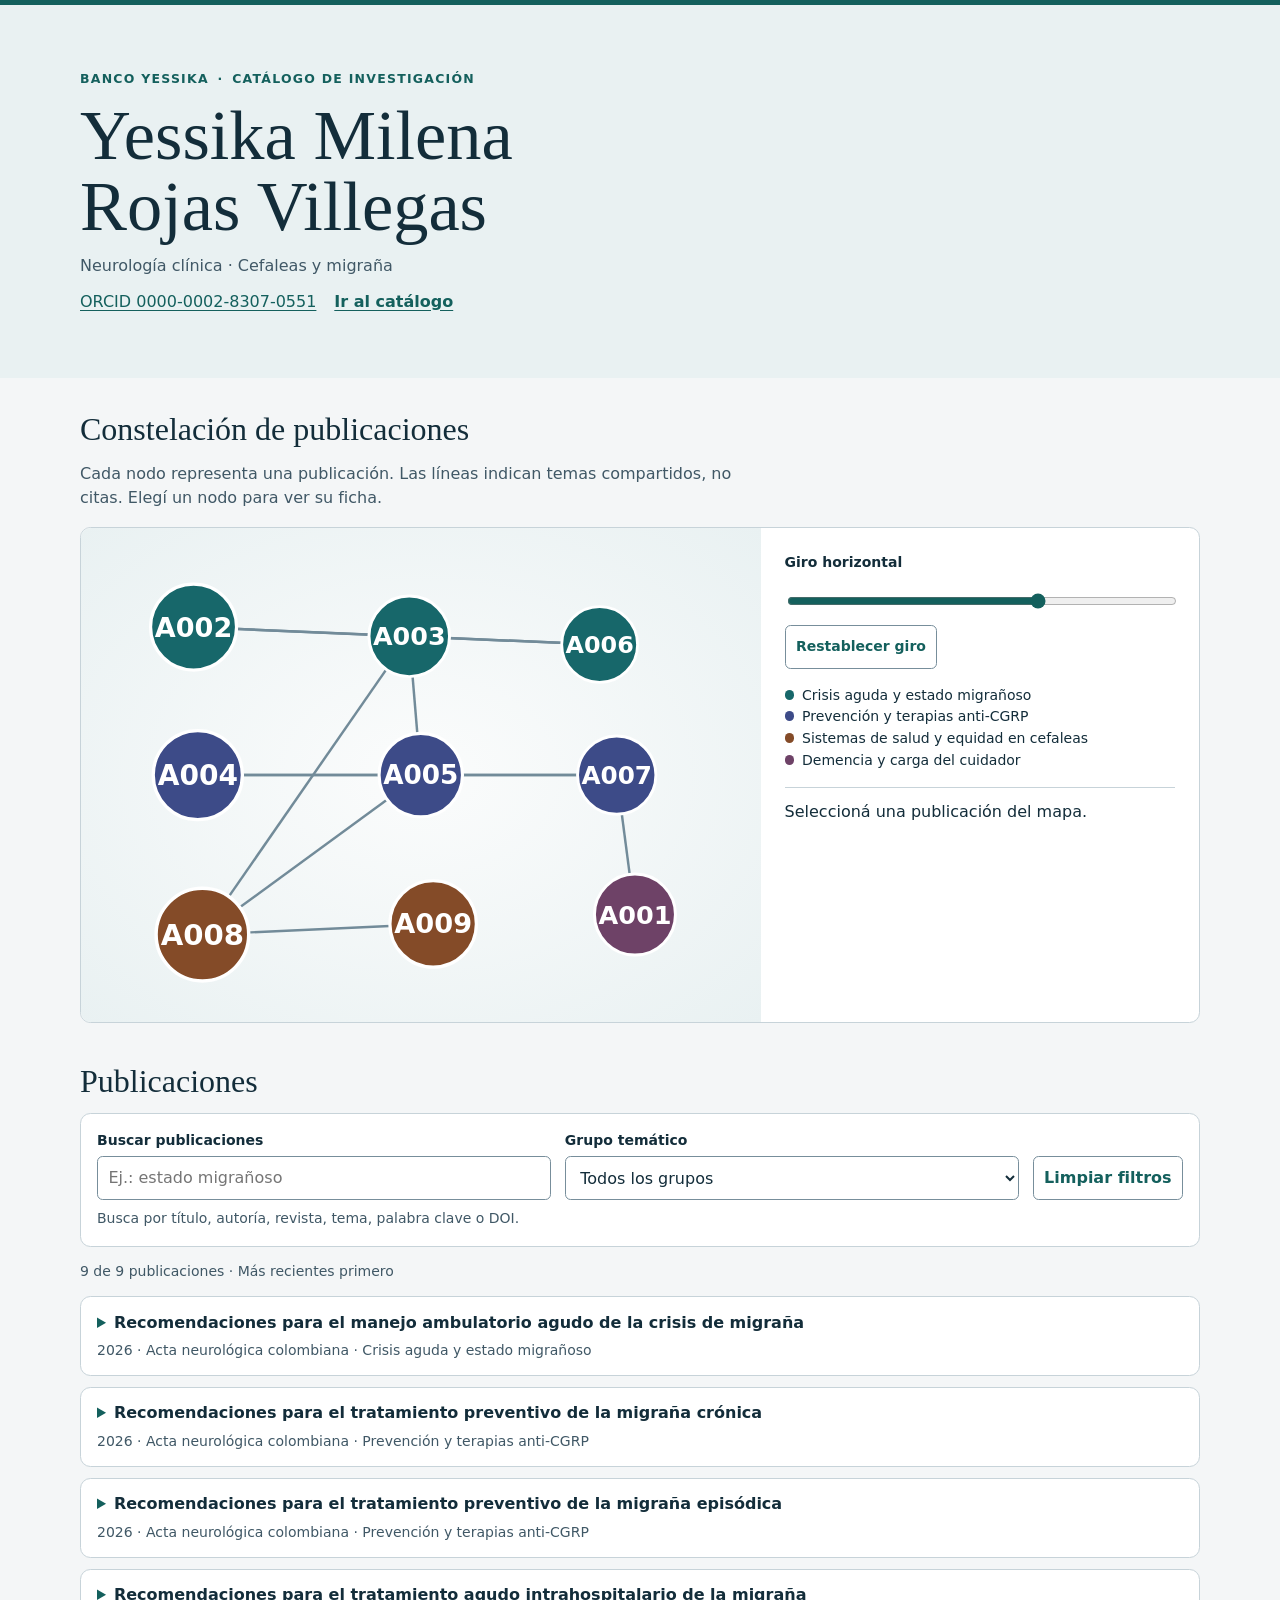
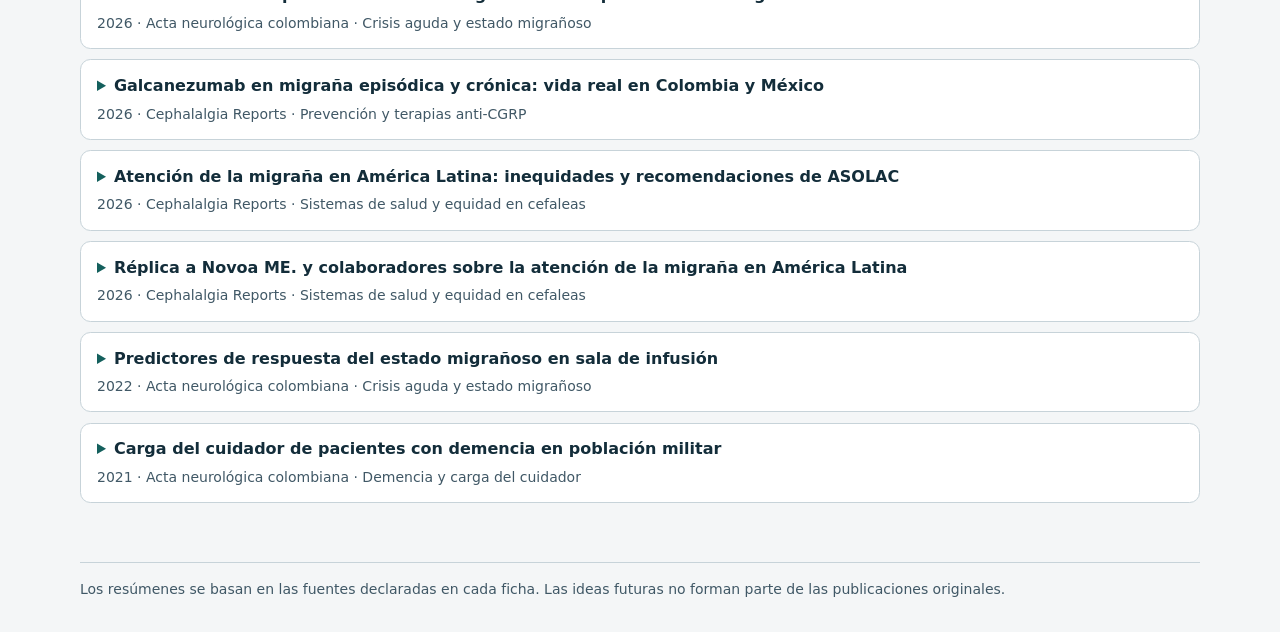
==== docs/index.html @ 5761f9eb "Publish verified Banco Yessika catalog and constellation" ====
<!doctype html>
<html lang="es">
<head>
  <meta charset="utf-8">
  <meta name="viewport" content="width=device-width, initial-scale=1">
  <title>Banco Yessika | Publicaciones</title>
  <meta name="description" content="Catálogo de publicaciones de Yessika Milena Rojas Villegas sobre neurología, cefaleas y migraña.">
  <link rel="stylesheet" href="estilos.css">
  <script src="constelacion.js" defer></script>
  <script src="tablero.js" defer></script>
</head>
<body>
  <header class="cabecera">
    <div class="contenedor">
      <p class="marca">Banco Yessika <span>·</span> Catálogo de investigación</p>
      <h1>Yessika Milena<br>Rojas Villegas</h1>
      <p class="subtitulo">Neurología clínica · Cefaleas y migraña</p>
      <a href="https://orcid.org/0000-0002-8307-0551">ORCID 0000-0002-8307-0551</a>
      <a class="ir-catalogo" href="#titulo-catalogo">Ir al catálogo</a>
    </div>
  </header>
  <main class="contenedor" id="catalogo">
    <section id="constelacion" aria-labelledby="titulo-red" hidden>
      <div class="presentacion-red">
        <h2 id="titulo-red">Constelación de publicaciones</h2>
        <p id="descripcion-red">Cada nodo representa una publicación. Las líneas indican temas compartidos, no citas. Elegí un nodo para ver su ficha.</p>
      </div>
      <div class="panel-red">
        <svg id="mapa-red" viewBox="0 0 440 320" aria-label="Mapa de publicaciones" aria-describedby="descripcion-red"></svg>
        <div class="lateral-red">
          <div class="giro-red">
            <label for="giro">Giro horizontal</label>
            <input id="giro" type="range" min="-60" max="60" value="18">
            <button id="reiniciar-giro" type="button">Restablecer giro</button>
          </div>
          <ul id="leyenda-red" aria-label="Grupos temáticos"></ul>
          <div id="lectura-red" aria-live="polite"><p>Seleccioná una publicación del mapa.</p></div>
        </div>
      </div>
    </section>
    <h2 id="titulo-catalogo">Publicaciones</h2>
    <div class="filtros" id="filtros" hidden>
      <div class="campo">
        <label for="buscar">Buscar publicaciones</label>
        <input id="buscar" type="search" aria-describedby="alcance" placeholder="Ej.: estado migrañoso">
      </div>
      <div class="campo">
        <label for="grupo">Grupo temático</label>
        <select id="grupo"><option value="">Todos los grupos</option></select>
      </div>
      <button id="limpiar" type="button">Limpiar filtros</button>
      <p id="alcance">Busca por título, autoría, revista, tema, palabra clave o DOI.</p>
    </div>
    <noscript><p>Activa JavaScript para consultar el catálogo interactivo.</p></noscript>
    <p class="estado" id="estado" role="status"></p>
    <p id="vacio" hidden>No hay publicaciones con esos criterios. Prueba con otro término o limpia los filtros.</p>
    <ul id="publicaciones" aria-label="Resultados de publicaciones"></ul>
  </main>
  <footer class="contenedor pie">Los resúmenes se basan en las fuentes declaradas en cada ficha. Las ideas futuras no forman parte de las publicaciones originales.</footer>
</body>
</html>
---- docs/estilos.css ----
:root {
  color-scheme: light;
  --fondo: #f4f6f7;
  --papel: #fff;
  --texto: #132d3a;
  --muted: #405866;
  --acento: #14605d;
  --borde: #c7d3d9;
  font: 1rem/1.55 system-ui, sans-serif;
  color: var(--texto);
  background: var(--fondo);
}

* { box-sizing: border-box; }
[hidden] { display: none !important; }
body, h1, h2, h3, h4, p { margin: 0; }
a { color: var(--acento); text-underline-offset: .19em; }
:focus-visible { outline: 3px solid #a4470c; outline-offset: 3px; }
.contenedor { width: min(70rem, calc(100% - clamp(2rem, 7vw, 8rem))); margin-inline: auto; }
.cabecera { background: #e9f1f2; border-block-start: .35rem solid var(--acento); padding-block: clamp(2rem, 5vw, 4rem); }
.marca { color: var(--acento); font-size: .78rem; letter-spacing: .1em; text-transform: uppercase; font-weight: 750; }
.marca span { margin-inline: .25em; }
h1 { font: 500 clamp(2.4rem, 5.5vw, 4.7rem)/1.02 Georgia, serif; margin-block: .7rem; }
.subtitulo { color: var(--muted); margin-block-end: .65rem; }
.ir-catalogo { display: inline-block; margin-inline-start: .8rem; font-weight: 650; }
main { padding-block: 2rem 3rem; }
h2 { font: 500 2rem/1.2 Georgia, serif; margin-block-end: .8rem; }
.filtros {
  display: grid;
  grid-template-columns: minmax(0, 1fr) minmax(0, 1fr) auto;
  align-items: end;
  gap: .5rem .85rem;
  padding: 1rem;
  background: var(--papel);
  border: 1px solid var(--borde);
  border-radius: .65rem;
}
label { display: block; font-size: .875rem; font-weight: 650; margin-block-end: .3rem; }
input, select, button {
  font: inherit;
  color: inherit;
  background: var(--papel);
  border: 1px solid #778e9b;
  border-radius: .35rem;
  min-height: 2.75rem;
  padding: .45rem .65rem;
}
input, select { width: 100%; }
button { color: var(--acento); cursor: pointer; font-weight: 650; }
button:hover { background: #e9f1f2; }
#alcance { grid-column: 1 / -1; }
#alcance, .estado, .meta, .pie, .origen { color: var(--muted); font-size: .875rem; }
.estado { margin-block: .85rem; }
#publicaciones { list-style: none; padding: 0; margin: 0; }
#publicaciones li { margin-block: .65rem; }
details { background: var(--papel); border: 1px solid var(--borde); border-radius: .65rem; }
summary { padding: .85rem 1rem; cursor: pointer; border-radius: .65rem; overflow-wrap: anywhere; }
summary::marker { color: var(--acento); }
.titulo { font-weight: 720; }
.meta { display: block; margin-block-start: .3rem; }
.ficha { padding: 1rem; border-block-start: 1px solid var(--borde); overflow-wrap: anywhere; }
.ficha h4 { margin-block: .9rem .2rem; }
.ficha .origen { margin-block-end: .7rem; }
.enlaces { display: flex; flex-wrap: wrap; gap: .5rem 1rem; margin-block-start: .9rem; }
.pie { border-block-start: 1px solid var(--borde); padding-block: 1rem 2rem; }
@media (max-width: 46rem) {
  .ir-catalogo { display: block; width: fit-content; margin: .5rem 0 0; }
  .filtros { grid-template-columns: minmax(0, 1fr); }
  button { justify-self: start; }
}

#constelacion { margin-block-end: 2.4rem; }
.presentacion-red p { max-width: 65ch; color: var(--muted); margin-block-end: 1rem; }
.panel-red {
  display: grid;
  grid-template-columns: minmax(0, 1.55fr) minmax(0, 1fr);
  background: var(--papel);
  border: 1px solid var(--borde);
  border-radius: .65rem;
}
#mapa-red {
  display: block;
  align-self: center;
  width: 100%;
  height: auto;
  min-width: 0;
  background: radial-gradient(ellipse at center, #fbfcfc, #e9f1f2);
  border-radius: .6rem 0 0 .6rem;
}
.lateral-red { padding: clamp(.85rem, 2vw, 1.5rem); min-width: 0; }
.giro-red input { display: block; accent-color: var(--acento); padding-inline: 0; }
.giro-red button { font-size: .875rem; }
#leyenda-red { list-style: none; margin: 1rem 0; padding: 0; font-size: .875rem; }
#leyenda-red li { display: flex; align-items: baseline; gap: .55em; }
#leyenda-red li::before { content: ''; width: .7em; height: .7em; border-radius: 50%; flex: none; background: var(--grupo); }
#lectura-red { border-top: 1px solid var(--borde); padding-top: .7rem; overflow-wrap: anywhere; }
#lectura-red a { display: inline-block; margin-block-start: .4rem; }
.grupo-0 { --grupo: #17676a; }
.grupo-1 { --grupo: #3d4b88; }
.grupo-2 { --grupo: #844b28; }
.grupo-3 { --grupo: #6e4267; }
.enlace-red { stroke: #728b99; stroke-width: 1.6; }
[data-nodo] circle { fill: var(--grupo); stroke: #fff; stroke-width: 2; }
[data-nodo] text { fill: #fff; font: 700 17px system-ui, sans-serif; pointer-events: none; }
[data-nodo]:focus-visible { outline: none; }
[data-nodo]:focus-visible circle, [data-nodo][aria-current] circle { stroke: #111d2c; stroke-width: 4; }
[data-nodo]:hover circle { stroke: #111d2c; }
@media (max-width: 46rem) {
  .panel-red { grid-template-columns: minmax(0, 1fr); }
  #mapa-red { border-radius: .6rem .6rem 0 0; }
}
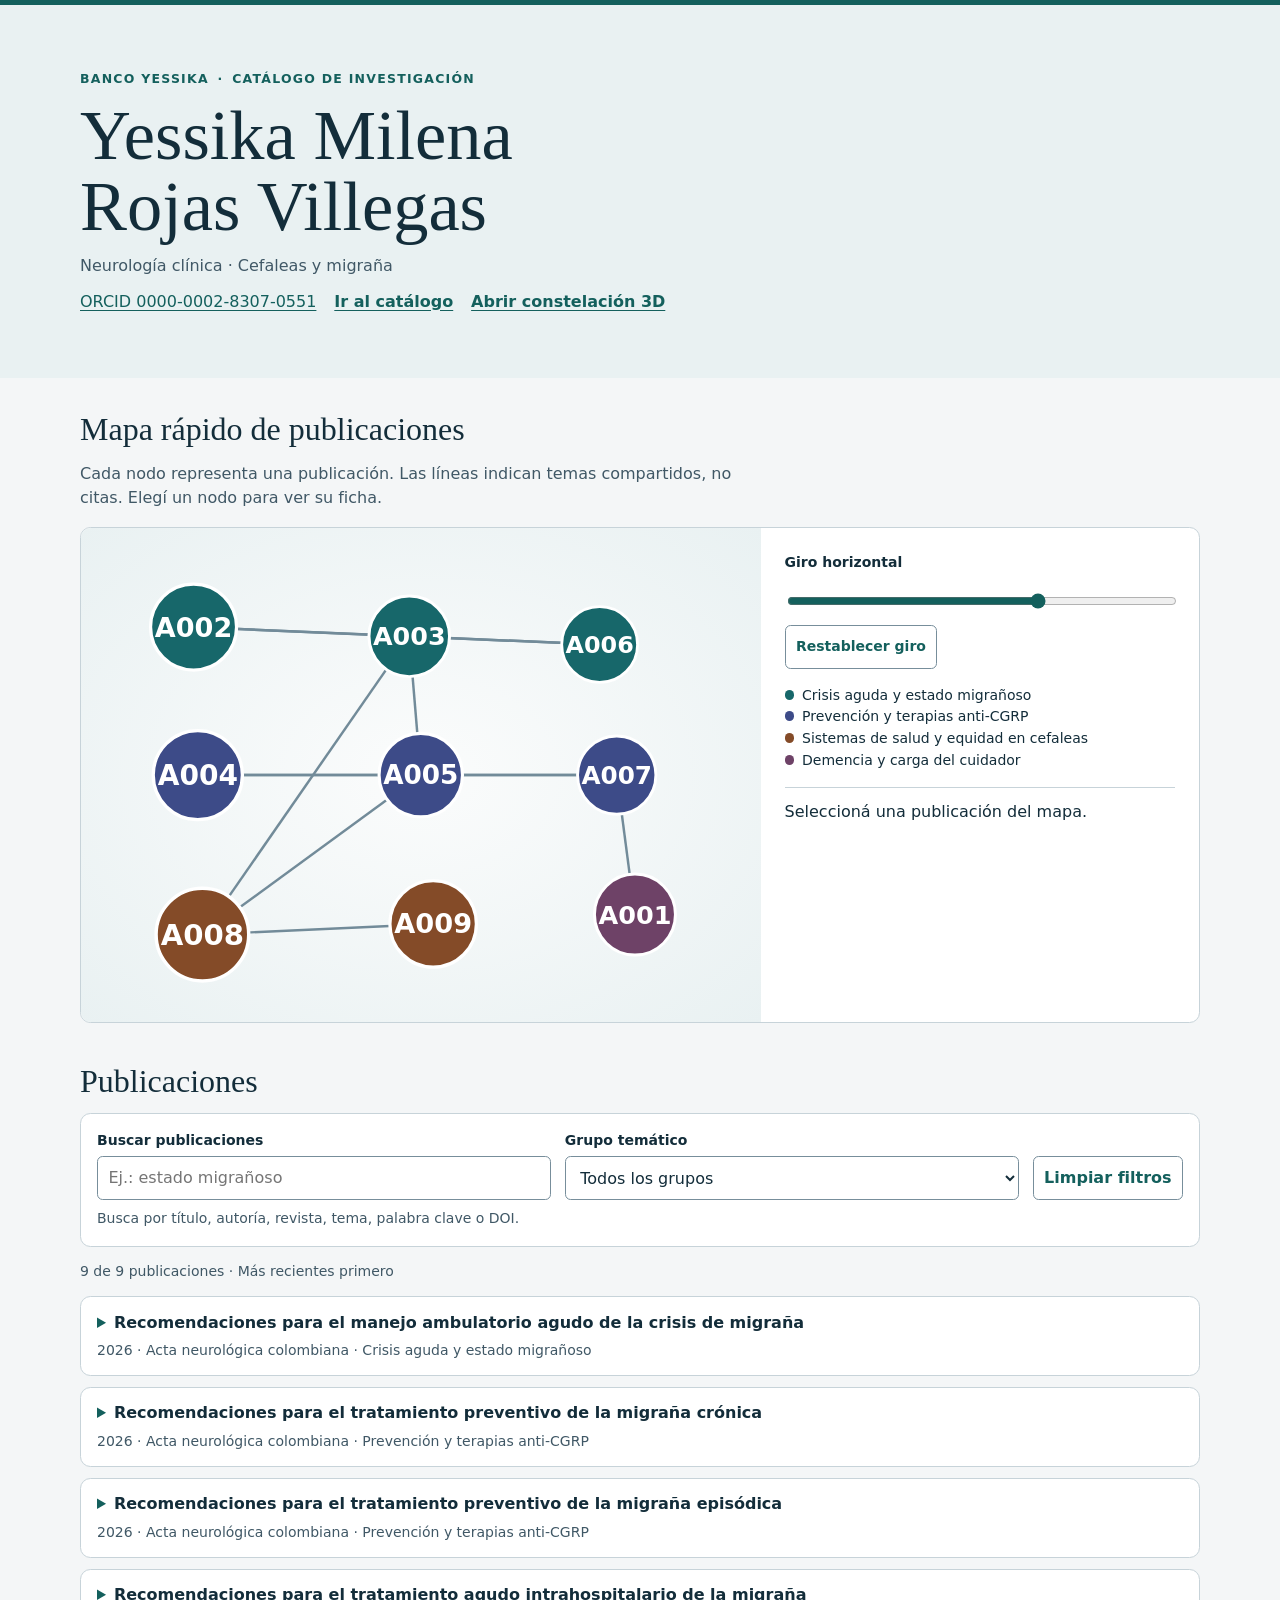
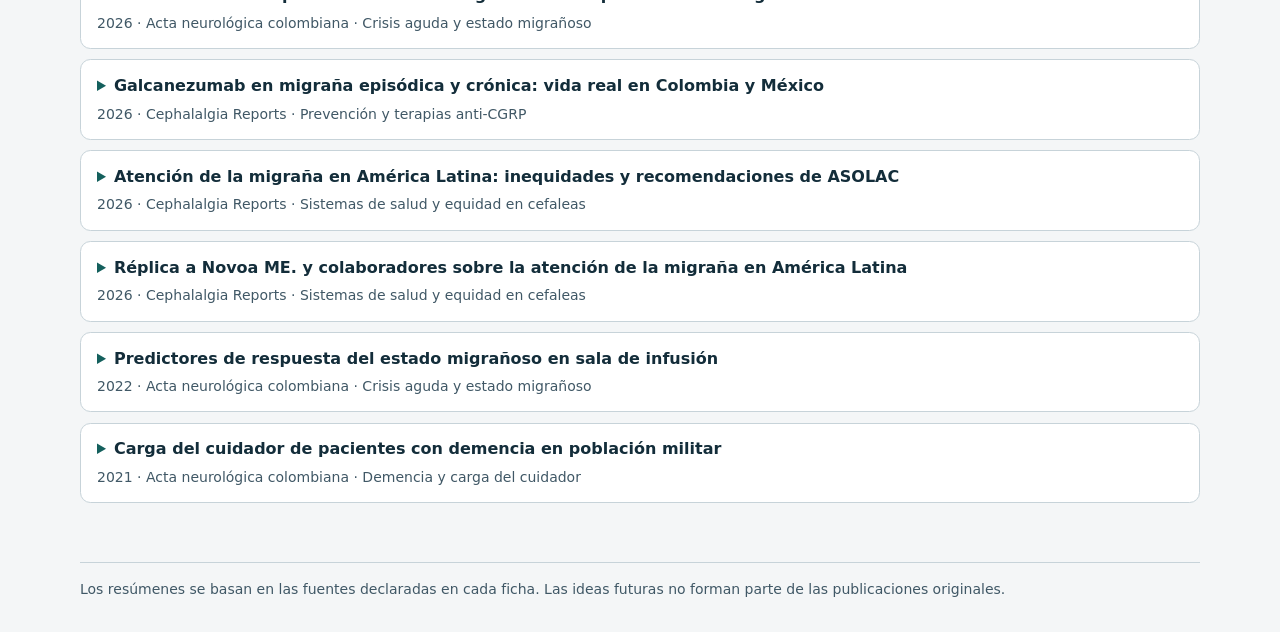
==== commit 8560ab8c: "feat(web): publish the interactive 3D constellation" ====
--- a/docs/index.html
+++ b/docs/index.html
@@ -17,12 +17,13 @@
       <p class="subtitulo">Neurología clínica · Cefaleas y migraña</p>
       <a href="https://orcid.org/0000-0002-8307-0551">ORCID 0000-0002-8307-0551</a>
       <a class="ir-catalogo" href="#titulo-catalogo">Ir al catálogo</a>
+      <a class="ir-catalogo" href="constelacion.html">Abrir constelación 3D</a>
     </div>
   </header>
   <main class="contenedor" id="catalogo">
     <section id="constelacion" aria-labelledby="titulo-red" hidden>
       <div class="presentacion-red">
-        <h2 id="titulo-red">Constelación de publicaciones</h2>
+        <h2 id="titulo-red">Mapa rápido de publicaciones</h2>
         <p id="descripcion-red">Cada nodo representa una publicación. Las líneas indican temas compartidos, no citas. Elegí un nodo para ver su ficha.</p>
       </div>
       <div class="panel-red">
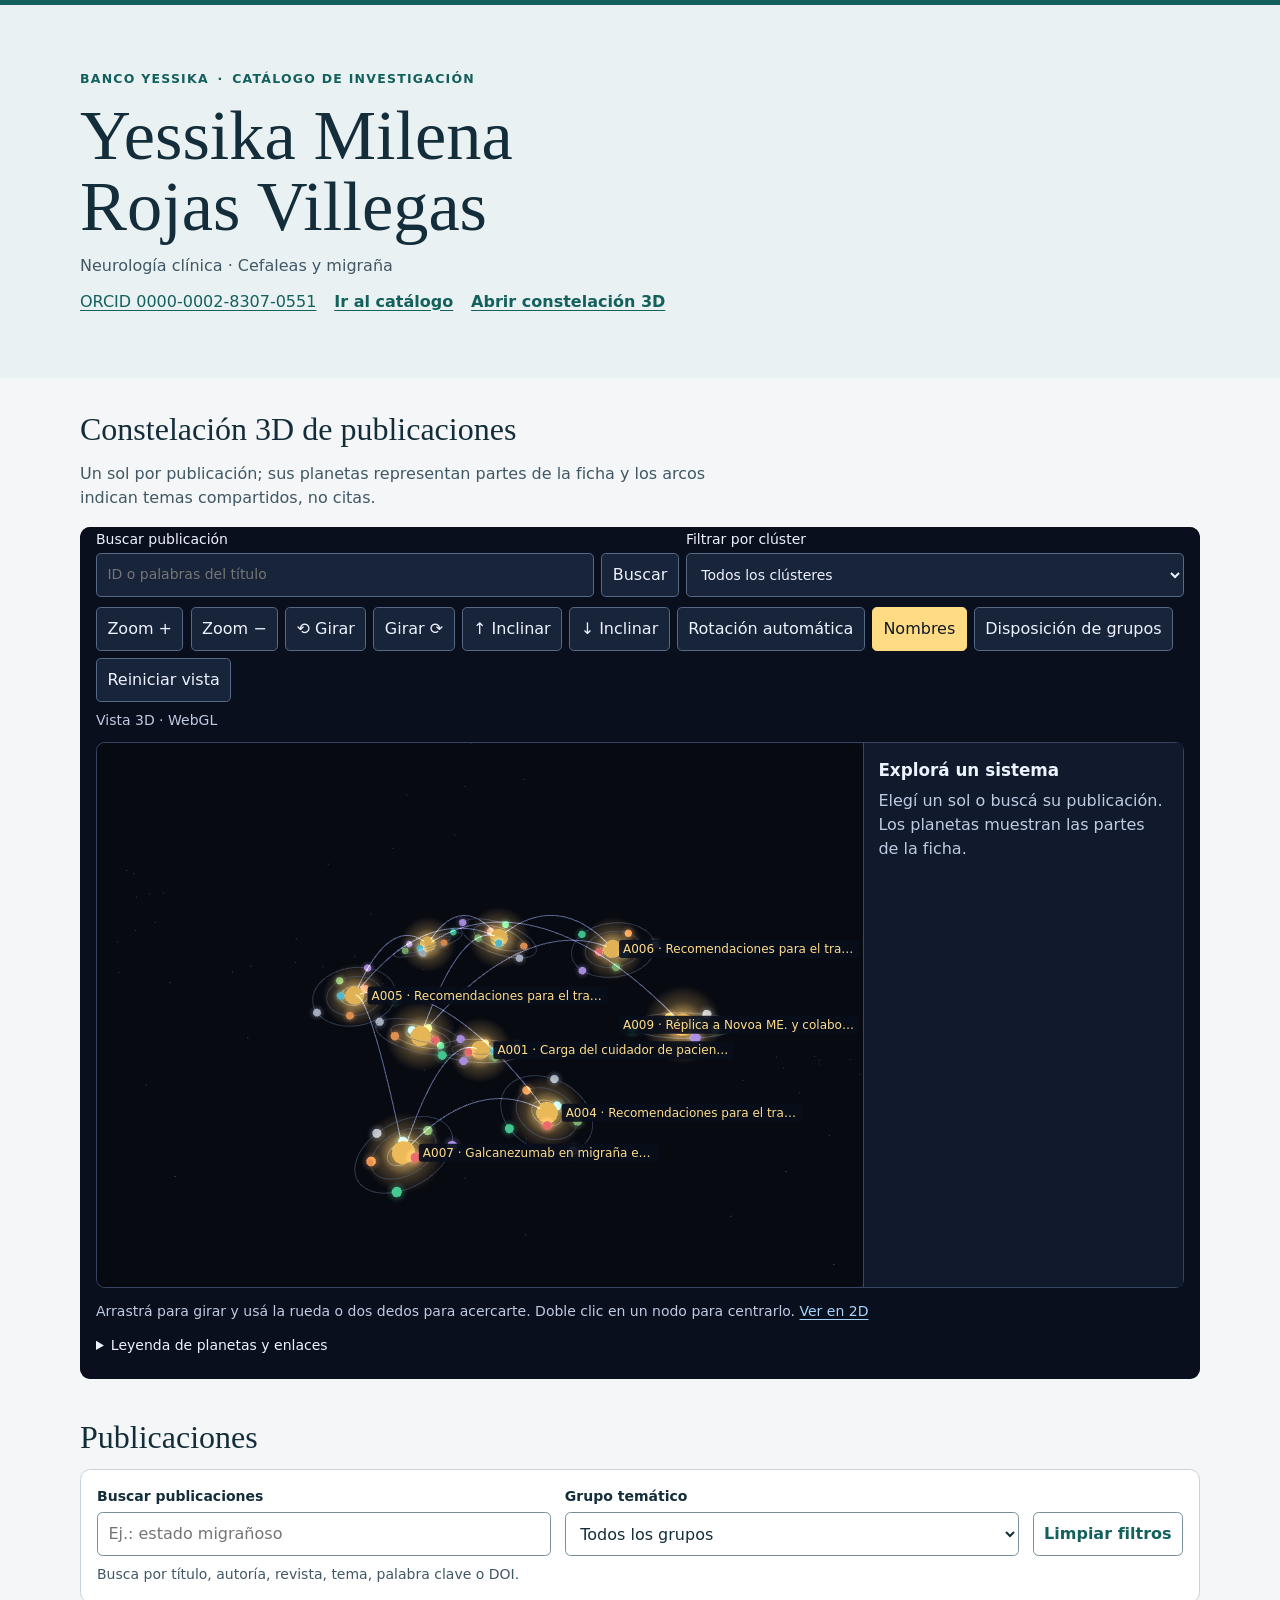
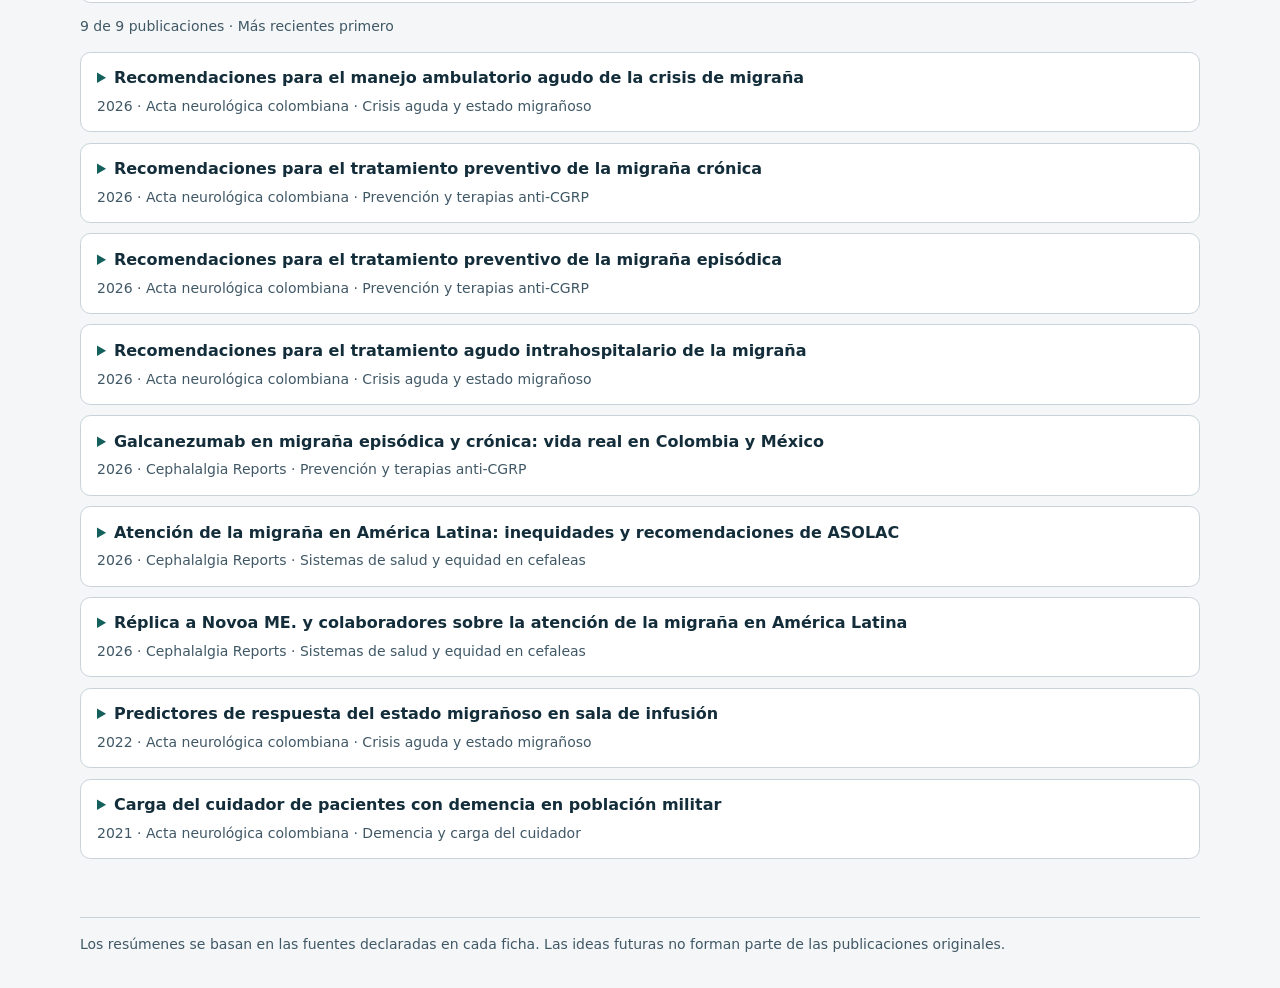
==== commit 3352ecbf: "feat(web): embed the illuminated constellation in the catalog" ====
--- a/docs/index.html
+++ b/docs/index.html
@@ -6,7 +6,6 @@
   <title>Banco Yessika | Publicaciones</title>
   <meta name="description" content="Catálogo de publicaciones de Yessika Milena Rojas Villegas sobre neurología, cefaleas y migraña.">
   <link rel="stylesheet" href="estilos.css">
-  <script src="constelacion.js" defer></script>
   <script src="tablero.js" defer></script>
 </head>
 <body>
@@ -21,23 +20,10 @@
     </div>
   </header>
   <main class="contenedor" id="catalogo">
-    <section id="constelacion" aria-labelledby="titulo-red" hidden>
-      <div class="presentacion-red">
-        <h2 id="titulo-red">Mapa rápido de publicaciones</h2>
-        <p id="descripcion-red">Cada nodo representa una publicación. Las líneas indican temas compartidos, no citas. Elegí un nodo para ver su ficha.</p>
-      </div>
-      <div class="panel-red">
-        <svg id="mapa-red" viewBox="0 0 440 320" aria-label="Mapa de publicaciones" aria-describedby="descripcion-red"></svg>
-        <div class="lateral-red">
-          <div class="giro-red">
-            <label for="giro">Giro horizontal</label>
-            <input id="giro" type="range" min="-60" max="60" value="18">
-            <button id="reiniciar-giro" type="button">Restablecer giro</button>
-          </div>
-          <ul id="leyenda-red" aria-label="Grupos temáticos"></ul>
-          <div id="lectura-red" aria-live="polite"><p>Seleccioná una publicación del mapa.</p></div>
-        </div>
-      </div>
+    <section id="constelacion" aria-labelledby="titulo-red">
+      <h2 id="titulo-red">Constelación 3D de publicaciones</h2>
+      <p>Un sol por publicación; sus planetas representan partes de la ficha y los arcos indican temas compartidos, no citas.</p>
+      <iframe id="visor-integrado" src="constelacion.html?embed=1" title="Constelación 3D de publicaciones"></iframe>
     </section>
     <h2 id="titulo-catalogo">Publicaciones</h2>
     <div class="filtros" id="filtros" hidden>
--- a/docs/estilos.css
+++ b/docs/estilos.css
@@ -70,42 +70,5 @@
 }
 
 #constelacion { margin-block-end: 2.4rem; }
-.presentacion-red p { max-width: 65ch; color: var(--muted); margin-block-end: 1rem; }
-.panel-red {
-  display: grid;
-  grid-template-columns: minmax(0, 1.55fr) minmax(0, 1fr);
-  background: var(--papel);
-  border: 1px solid var(--borde);
-  border-radius: .65rem;
-}
-#mapa-red {
-  display: block;
-  align-self: center;
-  width: 100%;
-  height: auto;
-  min-width: 0;
-  background: radial-gradient(ellipse at center, #fbfcfc, #e9f1f2);
-  border-radius: .6rem 0 0 .6rem;
-}
-.lateral-red { padding: clamp(.85rem, 2vw, 1.5rem); min-width: 0; }
-.giro-red input { display: block; accent-color: var(--acento); padding-inline: 0; }
-.giro-red button { font-size: .875rem; }
-#leyenda-red { list-style: none; margin: 1rem 0; padding: 0; font-size: .875rem; }
-#leyenda-red li { display: flex; align-items: baseline; gap: .55em; }
-#leyenda-red li::before { content: ''; width: .7em; height: .7em; border-radius: 50%; flex: none; background: var(--grupo); }
-#lectura-red { border-top: 1px solid var(--borde); padding-top: .7rem; overflow-wrap: anywhere; }
-#lectura-red a { display: inline-block; margin-block-start: .4rem; }
-.grupo-0 { --grupo: #17676a; }
-.grupo-1 { --grupo: #3d4b88; }
-.grupo-2 { --grupo: #844b28; }
-.grupo-3 { --grupo: #6e4267; }
-.enlace-red { stroke: #728b99; stroke-width: 1.6; }
-[data-nodo] circle { fill: var(--grupo); stroke: #fff; stroke-width: 2; }
-[data-nodo] text { fill: #fff; font: 700 17px system-ui, sans-serif; pointer-events: none; }
-[data-nodo]:focus-visible { outline: none; }
-[data-nodo]:focus-visible circle, [data-nodo][aria-current] circle { stroke: #111d2c; stroke-width: 4; }
-[data-nodo]:hover circle { stroke: #111d2c; }
-@media (max-width: 46rem) {
-  .panel-red { grid-template-columns: minmax(0, 1fr); }
-  #mapa-red { border-radius: .6rem .6rem 0 0; }
-}
+#constelacion p { max-width: 65ch; color: var(--muted); margin-block-end: 1rem; }
+#visor-integrado { display: block; width: 100%; min-height: 32rem; border: 0; border-radius: .65rem; background: #090f1c; }
